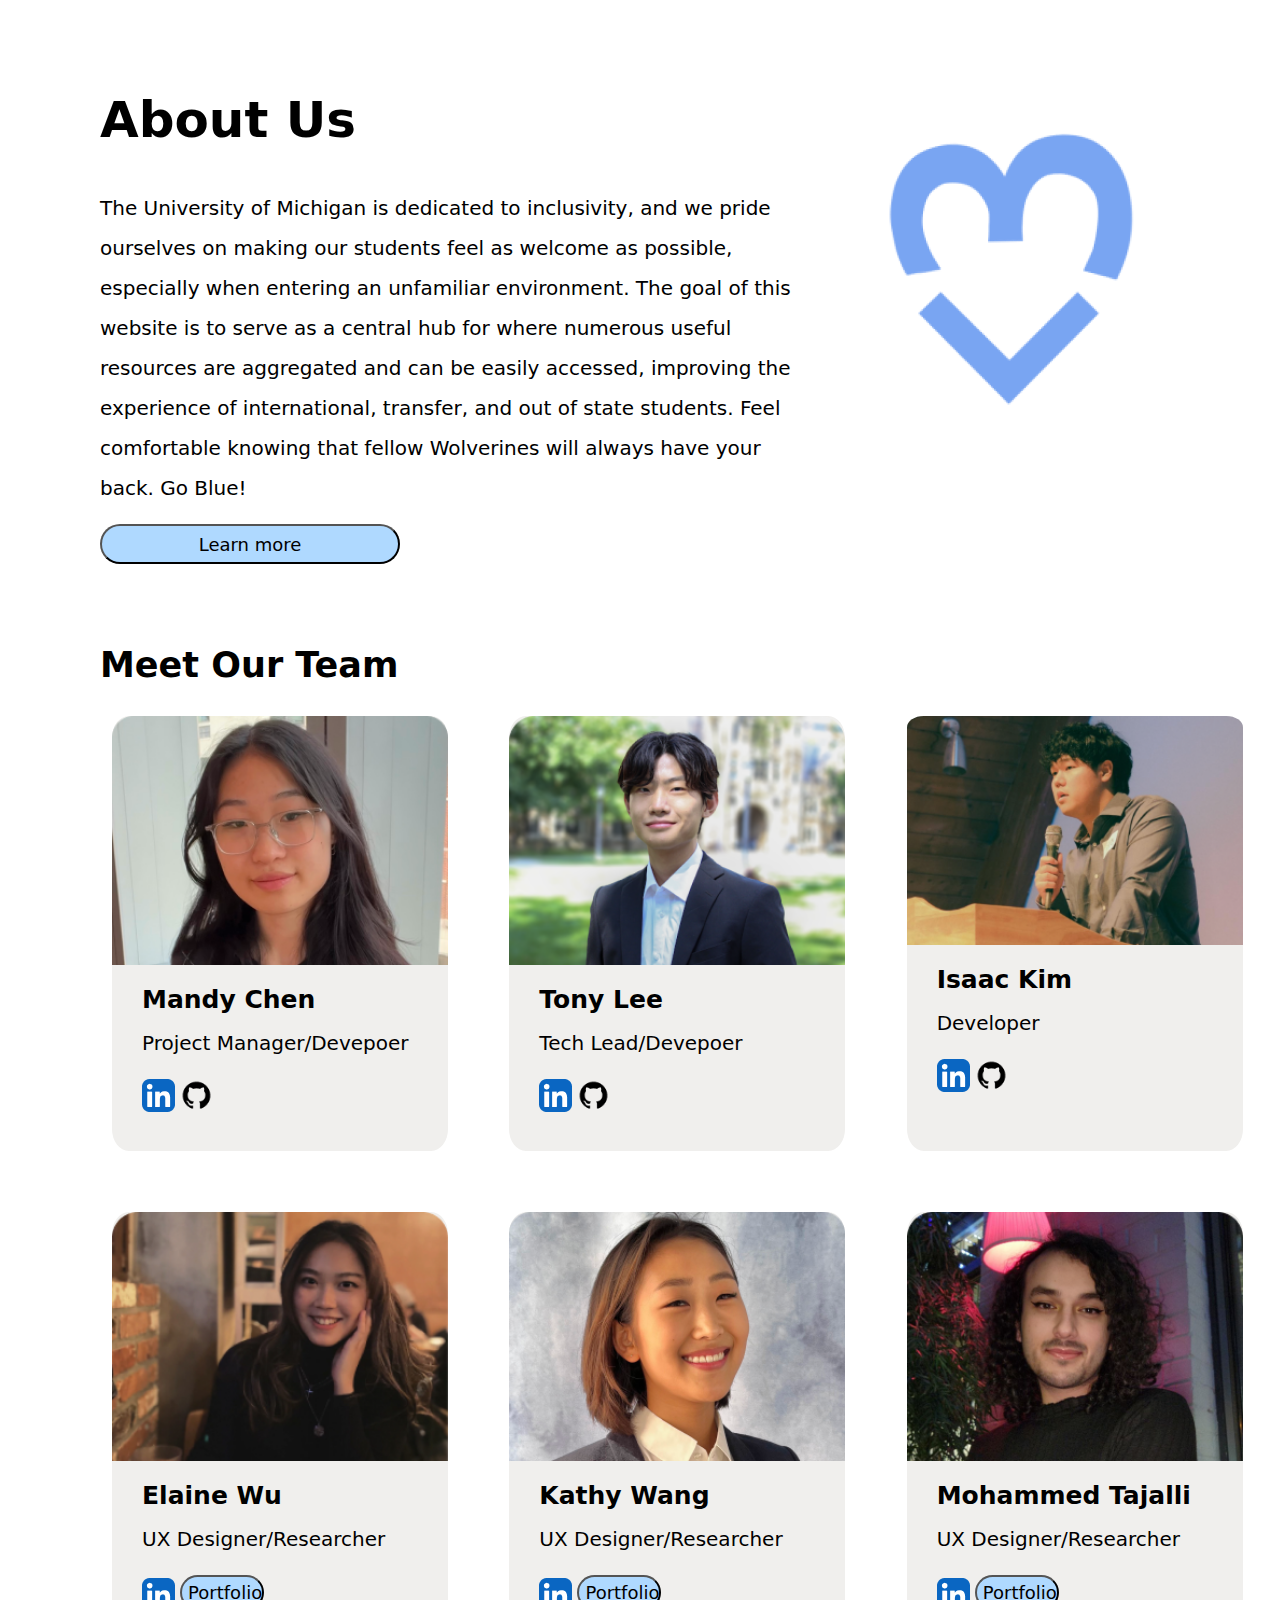
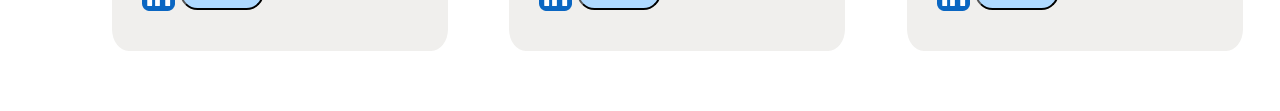
==== about.html @ 0caf2c1b "aboutdesgin" ====
<!DOCTYPE html>
<html>
    <head>
        <title>About</title>
        <meta charset="utf-8">
        <meta name="viewport" content="width=device-width, initial-scale=1">
        <!-- Bootstrap -->
        <link href="https://cdn.jsdelivr.net/npm/bootstrap@5.3.0/dist/css/bootstrap.min.css" rel="stylesheet">
        <script src="https://cdn.jsdelivr.net/npm/bootstrap@5.3.0/dist/js/bootstrap.bundle.min.js"></script>
        <!-- Icons -->
        <link rel="stylesheet" href="https://cdnjs.cloudflare.com/ajax/libs/font-awesome/4.7.0/css/font-awesome.min.css">
        <!-- Our references -->
        <link rel="stylesheet" href="style.css">
        <script src="connected.js" type="text/javascript" defer></script>
        <script src="https://ajax.googleapis.com/ajax/libs/jquery/3.7.1/jquery.min.js"></script>
        <script src="about.js" type="text/javascript" defer></script>
    </head>

    <body>

        <header-component></header-component>

        <div class="row" style="padding-top:90px; padding-left: 100px;">
            <div class="col-sm" >
              <h1 style="font-size: 50px; font-weight: bold;">About Us</h1>
              <p style="padding-top: 30px; width: 700px;">
                The University of Michigan is dedicated to inclusivity, and we pride ourselves on making our students feel as welcome as possible, especially when entering an unfamiliar environment.
                The goal of this website is to serve as a central hub for where numerous useful resources are aggregated and can be easily accessed, improving the experience of international, transfer, and out of state students.
                Feel comfortable knowing that fellow Wolverines will always have your back. Go Blue!
              </p>
              <button class="medium-button" onclick="location.href='https://tech4socialgood.github.io/'">Learn more</button>
            </div>
            <div class="col-sm" style="text-align: right; padding-right: 130px;">
              <img src="./images/about/t4sg.png" style="height: 363px; width: 294.94px;">
            </div>
        </div>
        



        <h1 style = "margin-top: 80px; margin-bottom: 30px; margin-left: 100px; font-weight: bold;"> Meet Our Team</h1>
        <div class="row" style="padding-bottom: 100px; margin-left: 100px;">
            <div class="col-sm">
                <div class="inner-box" style="background-color: #f0efed; height: 110%; width: 90%;  border-radius: 5%;">
                    <div class="image-container">
                        <img src="./images/about/mandy 1.png" alt="Photography Exhibit" style="height: 100%; width: 100%; border-top-right-radius: 5%;  border-top-left-radius: 5%;">
                    </div>
                    <div class="overlay" style="margin-left: 30px; margin-top: 20px;">
                        <h2 style="font-weight: bold;">Mandy Chen</h2>
                        <p>Project Manager/Devepoer</p>
                            <img onclick="window.location.href='https://www.linkedin.com/in/mandy-chen06/'" src="./images/about/linkedin.png" width="33px" height="33px">
                            <img onclick="window.location.href='https://github.com/mandyschen'" src="./images/about/github.png" width="33px" height="33px">
                    </div>
                </div>
            </div>
            <div class="col-sm">
                <div class="inner-box" style="background-color: #f0efed; height: 110%; width: 90%;  border-radius: 5%;">
                    <div class="image-container">
                        <img src="./images/about/Rectangle 113.png" style="height: 100%; width: 100%;  border-top-right-radius: 5%;  border-top-left-radius: 5%;">
                    </div>
                    <div class="overlay" style="margin-left: 30px; margin-top: 20px;">
                        <h2 style="font-weight: bold;">Tony Lee</h2>
                        <p>Tech Lead/Devepoer</p>
                        <img onclick="window.location.href='https://www.linkedin.com/in/tonykazuhidelee'" src="./images/about/linkedin.png" width= 33px height=33px>
                        <img onclick="window.location.href='https://github.com/isaacuhkim'" src="./images/about/github.png"  width= 33px height=33px>
                    </div>
                </div>
            </div>
            <div class="col-sm">
                <div class="inner-box" style="background-color: #f0efed; height: 110%; width: 90%; border-radius: 5%;">
                    <div class="image-container">
                        <img src="./images/about/Isac.png" style="height: 100%; width: 100%;  border-top-right-radius: 5%;  border-top-left-radius: 5%;">
                    </div>
                    <div class="overlay" style="margin-left: 30px; margin-top: 20px;">
                        <h2 style="font-weight: bold;">Isaac Kim</h2>
                        <p>Developer</p>
                        <img onclick="window.location.href='https://www.linkedin.com/in/isaacuhk/'" src="./images/about/linkedin.png" width= 33px height=33px>
                        <img onclick="window.location.href='https://github.com/kazuhidelee'" src="./images/about/github.png" width= 33px height=33px>
                    </div>
                </div>
            </div>
          </div>

          <div class="row" style="padding-bottom: 100px; margin-left: 100px;">
            <div class="col-sm">
                <div class="inner-box" style="background-color: #f0efed; height: 110%; width: 90%; border-radius: 5%;">
                    <div class="image-container">
                        <img src="./images/about/Rectangle 113 (1).png" style="height: 100%; width: 100%;  border-top-right-radius: 5%;  border-top-left-radius: 5%;">
                    </div>
                    <div class="overlay" style="margin-left: 30px; margin-top: 20px;">
                        <h2 style="font-weight: bold;">Elaine Wu</h2>
                        <p>UX Designer/Researcher</p>
                        <img onclick="window.location.href='https://www.usalearns.org/'" src="./images/about/linkedin.png" width= 33px height=33px>
                        <button class="small-button" onclick="location.href='Transportation.html'">Portfolio</button>
                    </div>
                </div>
            </div>
            <div class="col-sm">
                <div class="inner-box" style="background-color: #f0efed; height: 110%; width: 90%;   border-radius: 5%;">
                    <div class="image-container">
                        <img src="./images/about/ProfilePic 1.png" alt="Photography Exhibit" style="height: 100%; width: 100%; border-top-right-radius: 5%;  border-top-left-radius: 5%;">
                    </div>
                    <div class="overlay" style="margin-left: 30px; margin-top: 20px;"">
                        <h2 style="font-weight: bold;">Kathy Wang</h2>
                        <p>UX Designer/Researcher</p>
                        <img onclick="window.location.href='https://www.usalearns.org/'" src="./images/about/linkedin.png" width= 33px height=33px>
                        <button class="small-button" onclick="location.href='Transportation.html'">Portfolio</button>
                    </div>
                </div>
            </div>
            <div class="col-sm">
                <div class="inner-box" style="background-color: #f0efed; height: 110%; width: 90%; border-radius: 5%;">
                    <div class="image-container">
                        <img src="./images/about/Mask group.png" alt="Photography Exhibit" style="height: 100%; width: 100%; border-top-right-radius: 5%;  border-top-left-radius: 5%;">
                    </div>
                    <div class="overlay" style="margin-left: 30px; margin-top: 20px;">
                        <h2 style="font-weight: bold;">Mohammed Tajalli</h2>
                        <p>UX Designer/Researcher</p>
                        <img onclick="window.location.href='https://www.usalearns.org/'" src="./images/about/linkedin.png"width= 33px height=33px>
                        <button class="small-button" onclick="location.href='Transportation.html'">Portfolio</button>
                    </div>
                </div>
            </div>
          </div>

    <footer-component></footer-component>

    </body>
    
</html>
---- style.css ----
main {
  background-color: #fffcf5;
  height: 100%;
  padding: 0% 10%;
}

h1 {
  color: black;
  text-align: left;
  font-size: 35px;
}

h2 {
  color: black;
  text-align: left;
  font-size: 25px;
}

h3 {
  color: black;
  text-align: left;
  font-size: 20px;
  font-style: bold;
}

p {
  color:black;
  font-size: 20px;
  text-align: left;
  line-height: 40px;
}

.selection {
  width: fit-content;
  border-radius: 4px;
  overflow: hidden;
  display: flex;
  flex-direction: row;
  flex-wrap: no-wrap;
  padding: 15px 0px;
}
.selection input{ display: none; }
.selection label{
  font-family: sans-serif;
  padding: 10px 16px;
  cursor: pointer;
  transition: all 0.3s;
  margin: 10px 20px;
  /* width: 100px; */
}
.selection label:hover{
  background: lightgray;
}
.selection input:checked + label{
  background: gray;
}

.groceryPopup {
  position: fixed;
  width: 1000px;
  height: 650px;
  background: white;
  border: 1px solid black;
  padding: 50px;
  margin: auto;
  top: 0;
  right: 0;
  bottom: 0;
  left: 0;
  z-index: 10;
  display: none;
}      

.dimmer {
  display: none;
  background: #000;
  opacity: 0.5;
  position: fixed;
  top: 0;
  left: 0;
  width: 100%;
  height: 100%;
  z-index: 100;
}

.dim {
  display: block;
  margin: 2em auto;
  z-index: 200;
}

#closeButton {
  line-height: 10px;
  font-size: 50px;
  border: none;
  background-color: white;
  color: black;
  /* position: absolute; */
  cursor: pointer;
  float: right;
}

/* footer */

footer {
  font-size: 1.5em;
  position: relative;
  left: 0;
  bottom: 0;
  width: 100%;
  padding: 1em;
  background-color: black;
  color: white;
  z-index: 5;
}

/* header */

ul {
  position: fixed;
  top: 0;
  width: 90%;
  list-style-type: none;
  margin: 0;
  padding: 0;
  overflow: visible;
  background-color: white;
  z-index: 5;
  font-size: 2em;
}

li {
  float: left;
}

li a {
  display: block;
  color: black;
  text-align: center;
  padding: 1vw 2vw;
  text-decoration: none;
}

li a:hover {
  background-color: dodgerblue;
}

.active {
  background-color: white;
}

.btn {
  background-color: white; 
  border: none; 
  color: black; 
  padding: 1em; 
  font-size: 2em; 
  cursor: pointer;
}

/* .btn:hover {
  color: black;
  background-color: white;
} */

/* Dropdown Button */
.dropbtn {
background-color: white;
color: black;
font-size: 16px;
border: none;
cursor: pointer;
z-index: 6;
}

.dropbtn:hover, .dropbtn:focus {
background-color: dodgerblue;
}

#myInput {
box-sizing: border-box;
background-image: './images/plane.png';
background-position: 14px 12px;
background-repeat: no-repeat;
font-size: 16px;
padding: 14px 20px 12px 45px;
border: none;
border-bottom: 1px solid #ddd;
}

#myInput:focus {outline: 3px solid #ddd;}

.navbar-kernal {
  display:block;
  width: 100%;
  height: 75px;
  padding: 26px 0px 27px 15%;
  background-color: #BBDFFF;
}

.navbar-outer {
  height: 60px;
}

.navbar-button {
  width: 134px;
  height: 50px;
  flex-grow: 0;
  font-weight: bold;
  font-stretch: normal;
  font-style: normal;
  line-height: normal;
  letter-spacing: normal;
  text-align: center;
  color: black;
  margin-right: 45px;
}

.navbar-content {
  display: none;
  position:absolute;
  background-color: white; /* Adjust as needed */
  box-shadow: 0px 8px 16px 0px rgba(0,0,0,0.2);
  margin-top: 25px;
}

.navbar-button:onclick + .navbar-content {
  display: block;
}

.navbar-content a {
  display: block;
  padding: 12px;
  text-decoration: none;
  color: #2b6c7a; /* Adjust as needed */
}

.navbar-content a:hover {
  background-color: #f5f5f5; /* Adjust as needed */
}

.show {display: block;}

.fa-bars {
  display: none; /* Initially hide the hamburger logo */
}

.navbar-logo {
  display: block;
  float: left;
  color: black;
  font-size: 17px;
  margin-right: 550px;
} 

@media screen and (max-width: 1115px) {
    .navbar-button {
      display: none;
    }

    .navbar-button-hamburger {
      display: block;
    }
}

/* Container holding the image and the text */
/* .container {
position: relative;
text-align: center;
color: white;
width: 100%;
margin:auto;
display: block;
}

.centered {
font-size: 10vw;
position: absolute;
top: 50%;
left: 50%;
transform: translate(-50%, -50%);
} */

/* Contact us */

.popup {
position: fixed;
z-index: 1;
left: 0;
top: 0;
width: 100%;
height: 100%;
overflow: auto;
background-color: rgba(0, 0, 0, 0.4);
display: none;
}
.popup-content {
background-color: white;
margin: 10% auto;
padding: 20px;
border: 1px solid gray;
width: 30%;
font-weight: bolder;
}
.popup-content button {
display: block;
margin: 0 auto;
}
.show {
display: block;
}

/* language option */
#box {
margin: 0;
width: 201px;
height: 150px;
background-color: #212121;
position: fixed;
display: none;
inset: 0 0 auto auto;
align-items: center;
justify-content: center;
left: 275px;
top: 65px; 
z-index: 2;
}

#language-box {
width: 175px;
height: 120px;
background-color: white;
border: 2px solid; /* Added "solid" for the border style */
border-radius: 2px;
box-sizing: border-box;
overflow: hidden;
margin-left: 13px;
margin-top: 15px;
transform: translateZ(0);
z-index: 2;
}

#language-table {
display: grid; /* Changed "grid-template-columns" to "display: grid" */
grid-template-columns: 1fr 1fr;
font-size: 13px;
z-index: 2;
}

#language {
background-color:white;
}

#language:hover {
background-color:#aeb0b5;
}

.lang-btn {
background-color: white;
border: none;
color: rgb(133, 133, 133);
padding: 0;
position: fixed;
left: 300px;
top: 16px; 
font-size: 13px;
cursor: pointer;
}

#deleter {
height: 100%;
width: 100%;
margin-top: 50px;
display:none;
align-items: center;
z-index: 1;
position: fixed;
}

@media screen and (max-width: 610px) {
.lang-btn {
  display: none;
}
}

/* about page */

.about-title{
background: linear-gradient(rgba(0, 0, 0, 0.527),rgba(0, 0, 0, 0.5)), url("./images/about/umich_law_school.jpeg") no-repeat top center fixed;
background-size: cover;
text-align: left; 
color: whitesmoke; 
padding: 10%;
text-shadow: 2px 2px 5px black;
}



section { 
width: 100%;
margin: auto; 
display:flex; 
align-items:center;
justify-content: center;
padding: 2em;
/* background: linear-gradient(rgba(0, 0, 0, 0.527),rgba(0, 0, 0, 0.5)); */
}

.tag {
opacity: 0;
transform: translate(0, 10vh);
transition: all 1s;
}

.tag.visible {
opacity: 1;
transform: translate(0, 0);
}

.gray { background-color: lightgray; }
.white { background-color: whitesmoke; }


.HoverDiv {
position: relative;
display:flex;
}

.HoverDiv img.move {
max-width: 100%;
text-align:center;
-moz-transition: all 0.3s;
-webkit-transition: all 0.3s;
transition: all 0.3s;
}

.HoverDiv:hover img.move {
-moz-transform: scale(1.1);
-webkit-transform: scale(1.1);
transform: scale(1.1);
}

img.move {
  display: inline-block;
  transition: 0.3s;
position:relative;
z-index:1;
}

img.move:hover {
 -webkit-transform: skewX(-20deg);
-ms-transform: skewX(-20deg);
transform: skewX(-20deg);
-webkit-transform-origin:0 0;
-ms-transform-origin:0 0;
transform-origin:0 0;
}

.indexpage{
background: rgb(220, 220, 220);
}

/* links */
a {
color: #18272F;
position: relative;
text-decoration: none;
}

a::before {
content: '';
position: absolute;
width: 100%;
height: 3px;
border-radius: 5px;
background-color: #2b3355;
bottom: 0;
left: 0;
transform-origin: right;
transform: scaleX(0);
transition: transform .3s ease-in-out;
}

a:hover::before {
transform-origin: left;
transform: scaleX(1);
}

/* Transportation */

.routes {
border: none;
color: black;
width: 252px;
padding: 20px;
height: 69px;
text-align: center;
font-weight: bold;
display: block;
font-size: 20px;
border-radius: 20px;
/* margin: 4px 2px; */
margin-bottom: 15px;
cursor: pointer;
background-color: #afd9ff;
}

.routes:hover {
  background-color: #414141;
  color: white;
} 

#currentSchedule {
  width: 500px;
}

#container {
  width: 100%;
  margin: auto;
}

/* Home Page */
/* Container Style */
.flex-container {
  display: flex;
  align-items: flex-start;
  background-color: #d9d9d9;
  width: 100vw; /* Full viewport width */
  box-sizing: border-box;
}

/* Large Image Style */
.large-image {
  flex: 0 0 636px; /* Fixed size, replace with your ratio or size */
  height: 400px;
  background-image: url('./images/index/brunch.png');
  background-size: cover;
  margin-right: 20px;
}

/* Small Images Wrapper Style */
.small-images {
  display: flex;
  flex-direction: column;
  justify-content: space-between;
}

/* Small Image Style */
.small-image {
  width: 353px;
  height: 119px;
  background-size: cover;
  margin-bottom: 20px;  /* Margin between the small images */
}

/* Remove margin from the last small image */
.small-image:last-child {
  margin-bottom: 0;
}

/* Home Page Buttons */
.large-button {
  width: 250px;
  height: 50px;
  margin: 20px 23px 0 20px;
  padding: 15.1px 59.4px 20.1px 59.4px;
  border-radius: 30px;
  font-size: 18px;
  font-weight: normal;
  font-stretch: normal;
  font-style: normal;
  line-height: normal;
  letter-spacing: normal;
  text-align: center;
  color: #ddd;
  background-color: #393939;
}

.medium-button {
  width: 300px;
  height: 40px;
  border-radius: 30px;
  font-size: 18px;
  font-weight: normal;
  font-stretch: normal;
  font-style: normal;
  line-height: normal;
  letter-spacing: normal;
  text-align: center;
  color: #000000;
  background-color: #afd9ff;
}

.small-button {
  width: 84px;
  height: 35.29px;
  border-radius: 30px;
  font-size: 18px;
  font-weight: normal;
  font-stretch: normal;
  font-style: normal;
  line-height: normal;
  letter-spacing: normal;
  text-align: center;
  color: #000000;
  background-color: #afd9ff;
}
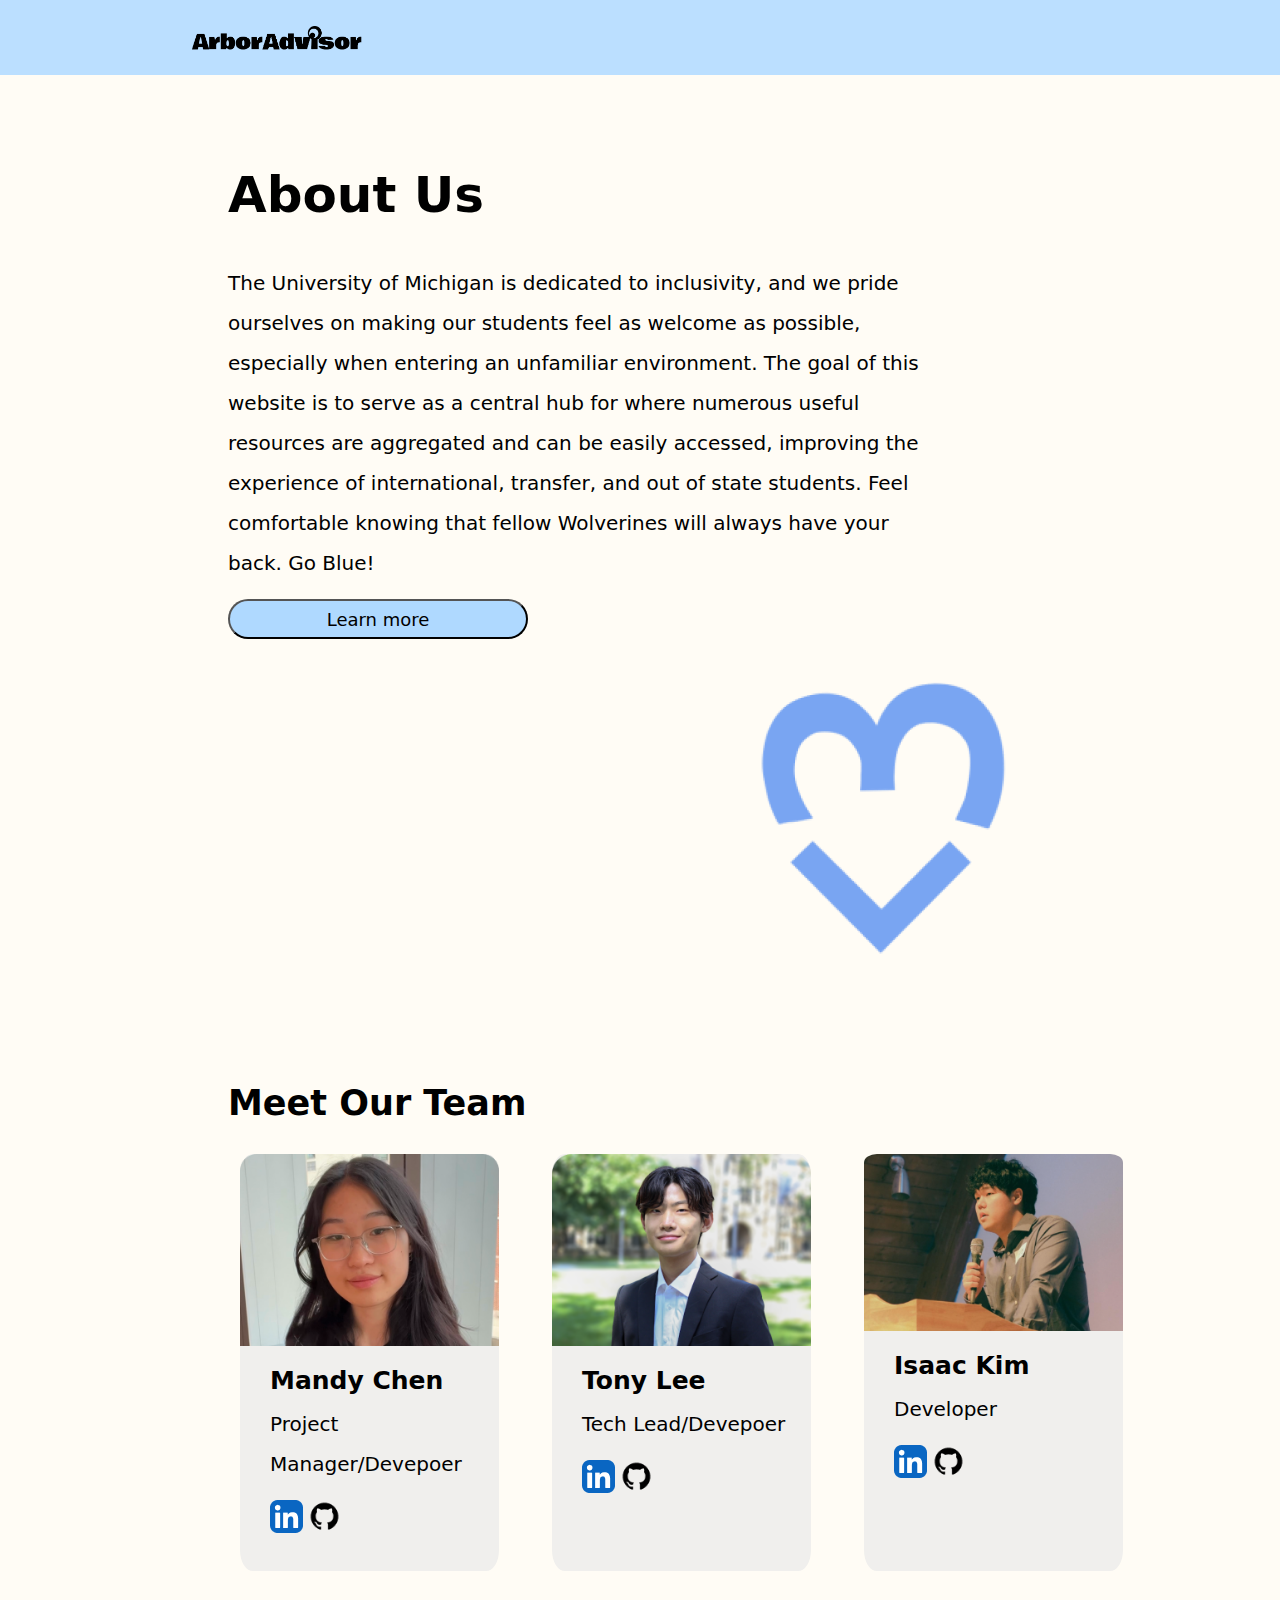
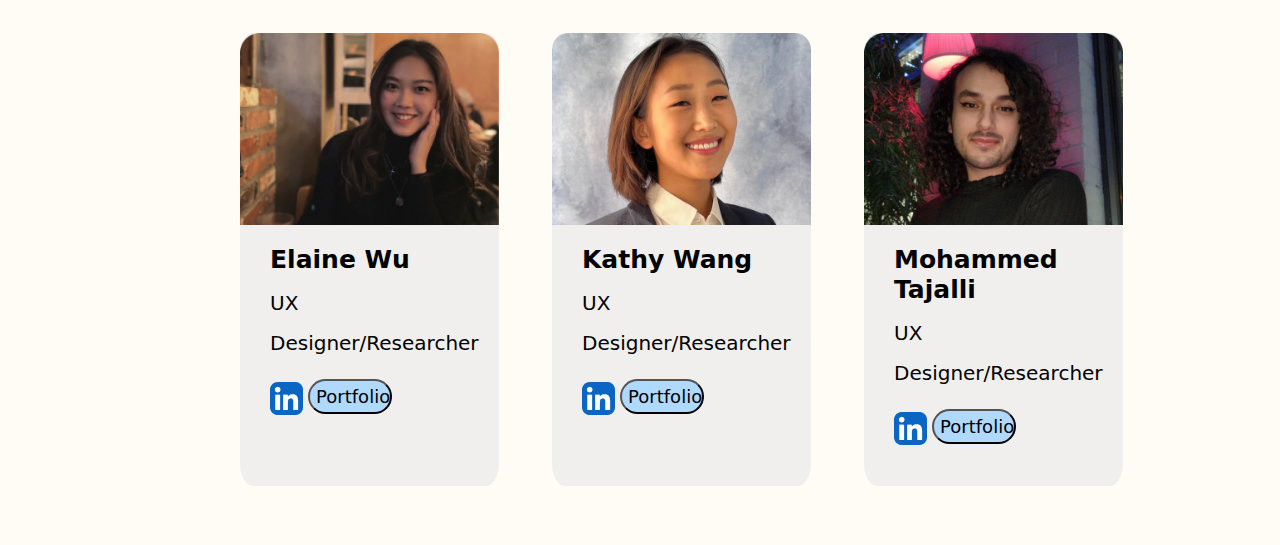
==== commit bdd09ba1: "Merge branch 'main' into tony" ====
--- a/about.html
+++ b/about.html
@@ -18,7 +18,35 @@
 
     <body>
 
-        <header-component></header-component>
+        <header>
+            <div class="navbar-kernal">
+              <div class="navbar-logo">
+                <a href="index.html"><img id="ArborAdvisor" src="./images/ArborAdvisorLogo.png" href="index.html" alt="ALT TEXT" style="width: 170px;"></a>
+              </div>
+              <span class="navbar-outer">
+                <a class= "navbar-button" href="transportation.html" onclick="toggleContent('navbar-content-1')">
+                  Transportation
+                </a>  
+              </span>
+              <span class="navbar-outer">
+                <a class= "navbar-button" href="groceries.html">
+                  Groceries
+                </a>
+              </span class="navbar-outer">
+              <span class="navbar-outer">
+                <a class= "navbar-button" href="about.html">
+                  About
+                </a>
+              </span>
+              <span class="navbar-outer">
+                <a class= "navbar-button-hamburger">
+                  <i class="fa fa-bars"></i>
+                </a>
+              </span>
+            </div>
+          </header>
+        <main>
+
 
         <div class="row" style="padding-top:90px; padding-left: 100px;">
             <div class="col-sm" >
@@ -33,6 +61,7 @@
             <div class="col-sm" style="text-align: right; padding-right: 130px;">
               <img src="./images/about/t4sg.png" style="height: 363px; width: 294.94px;">
             </div>
+
         </div>
         
 
@@ -122,7 +151,7 @@
                 </div>
             </div>
           </div>
-
+</main>
     <footer-component></footer-component>
 
     </body>
--- a/style.css
+++ b/style.css
@@ -201,7 +201,8 @@
 }
 
 .navbar-outer {
-  height: 60px;
+  margin-right: 50px;
+  float: right;
 }
 
 .navbar-button {
@@ -214,8 +215,7 @@
   line-height: normal;
   letter-spacing: normal;
   text-align: center;
-  color: black;
-  margin-right: 45px;
+  color: black
 }
 
 .navbar-content {
@@ -255,7 +255,7 @@
   margin-right: 550px;
 } 
 
-@media screen and (max-width: 1115px) {
+@media screen and (max-width: 1296px) {
     .navbar-button {
       display: none;
     }
@@ -450,7 +450,7 @@
 }
 
 img.move:hover {
- -webkit-transform: skewX(-20deg);
+-webkit-transform: skewX(-20deg);
 -ms-transform: skewX(-20deg);
 transform: skewX(-20deg);
 -webkit-transform-origin:0 0;
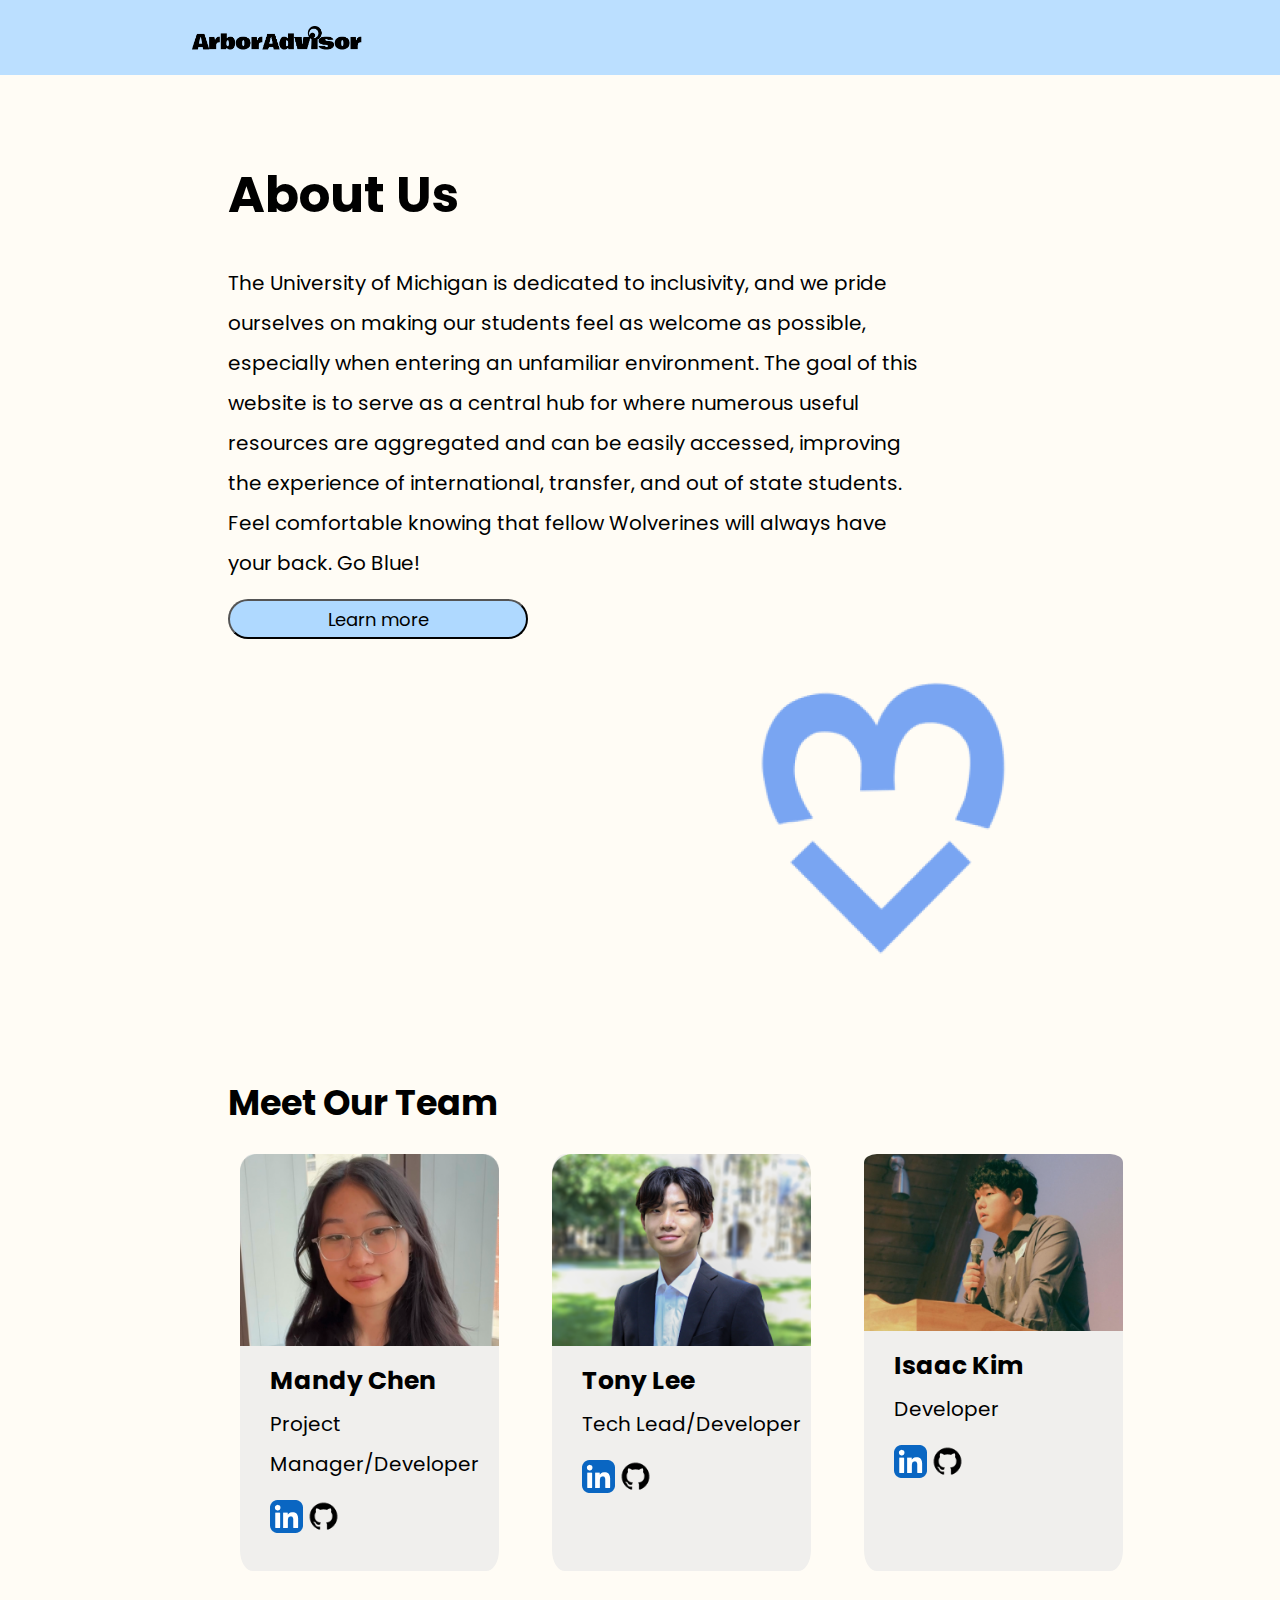
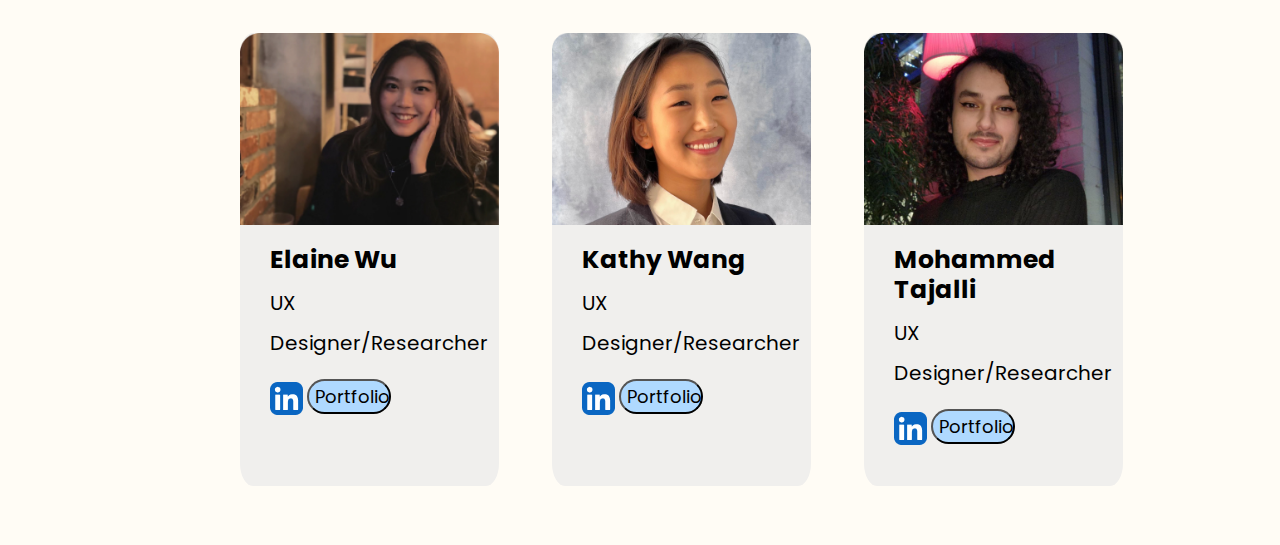
==== commit 64aa2281: "font" ====
--- a/about.html
+++ b/about.html
@@ -14,6 +14,9 @@
         <script src="connected.js" type="text/javascript" defer></script>
         <script src="https://ajax.googleapis.com/ajax/libs/jquery/3.7.1/jquery.min.js"></script>
         <script src="about.js" type="text/javascript" defer></script>
+        <link rel="preconnect" href="https://fonts.googleapis.com">
+<link rel="preconnect" href="https://fonts.gstatic.com" crossorigin>
+<link href="https://fonts.googleapis.com/css2?family=Poppins:ital,wght@0,100;0,200;0,300;0,400;0,500;0,600;0,700;0,800;0,900;1,100;1,200;1,300;1,400;1,500;1,600;1,700;1,800;1,900&display=swap" rel="stylesheet">
     </head>
 
     <body>
@@ -76,7 +79,7 @@
                     </div>
                     <div class="overlay" style="margin-left: 30px; margin-top: 20px;">
                         <h2 style="font-weight: bold;">Mandy Chen</h2>
-                        <p>Project Manager/Devepoer</p>
+                        <p>Project Manager/Developer</p>
                             <img onclick="window.location.href='https://www.linkedin.com/in/mandy-chen06/'" src="./images/about/linkedin.png" width="33px" height="33px">
                             <img onclick="window.location.href='https://github.com/mandyschen'" src="./images/about/github.png" width="33px" height="33px">
                     </div>
@@ -89,7 +92,7 @@
                     </div>
                     <div class="overlay" style="margin-left: 30px; margin-top: 20px;">
                         <h2 style="font-weight: bold;">Tony Lee</h2>
-                        <p>Tech Lead/Devepoer</p>
+                        <p>Tech Lead/Developer</p>
                         <img onclick="window.location.href='https://www.linkedin.com/in/tonykazuhidelee'" src="./images/about/linkedin.png" width= 33px height=33px>
                         <img onclick="window.location.href='https://github.com/isaacuhkim'" src="./images/about/github.png"  width= 33px height=33px>
                     </div>
@@ -119,8 +122,8 @@
                     <div class="overlay" style="margin-left: 30px; margin-top: 20px;">
                         <h2 style="font-weight: bold;">Elaine Wu</h2>
                         <p>UX Designer/Researcher</p>
-                        <img onclick="window.location.href='https://www.usalearns.org/'" src="./images/about/linkedin.png" width= 33px height=33px>
-                        <button class="small-button" onclick="location.href='Transportation.html'">Portfolio</button>
+                        <img onclick="window.location.href='https://www.linkedin.com/in/elaine-wu-a4b188216/'" src="./images/about/linkedin.png" width= 33px height=33px>
+                        <button class="small-button" onclick="location.href='https://www.elainewu.design/'">Portfolio</button>
                     </div>
                 </div>
             </div>
@@ -132,8 +135,8 @@
                     <div class="overlay" style="margin-left: 30px; margin-top: 20px;"">
                         <h2 style="font-weight: bold;">Kathy Wang</h2>
                         <p>UX Designer/Researcher</p>
-                        <img onclick="window.location.href='https://www.usalearns.org/'" src="./images/about/linkedin.png" width= 33px height=33px>
-                        <button class="small-button" onclick="location.href='Transportation.html'">Portfolio</button>
+                        <img onclick="window.location.href='https://www.linkedin.com/in/kathyxiwang/'" src="./images/about/linkedin.png" width= 33px height=33px>
+                        <button class="small-button" onclick="location.href='https://kathyxwang.com/'">Portfolio</button>
                     </div>
                 </div>
             </div>
@@ -145,14 +148,14 @@
                     <div class="overlay" style="margin-left: 30px; margin-top: 20px;">
                         <h2 style="font-weight: bold;">Mohammed Tajalli</h2>
                         <p>UX Designer/Researcher</p>
-                        <img onclick="window.location.href='https://www.usalearns.org/'" src="./images/about/linkedin.png"width= 33px height=33px>
+                        <img onclick="window.location.href='https://www.linkedin.com/in/mahiksy3515/'" src="./images/about/linkedin.png"width= 33px height=33px>
                         <button class="small-button" onclick="location.href='Transportation.html'">Portfolio</button>
                     </div>
                 </div>
             </div>
           </div>
 </main>
-    <footer-component></footer-component>
+    <!-- <footer-component></footer-component> -->
 
     </body>
     
--- a/style.css
+++ b/style.css
@@ -1,9 +1,9 @@
-
 
 main {
   background-color: #fffcf5;
   height: 100%;
   padding: 0% 10%;
+  font-family: 'Poppins', sans-serif;
 }
 
 h1 {
